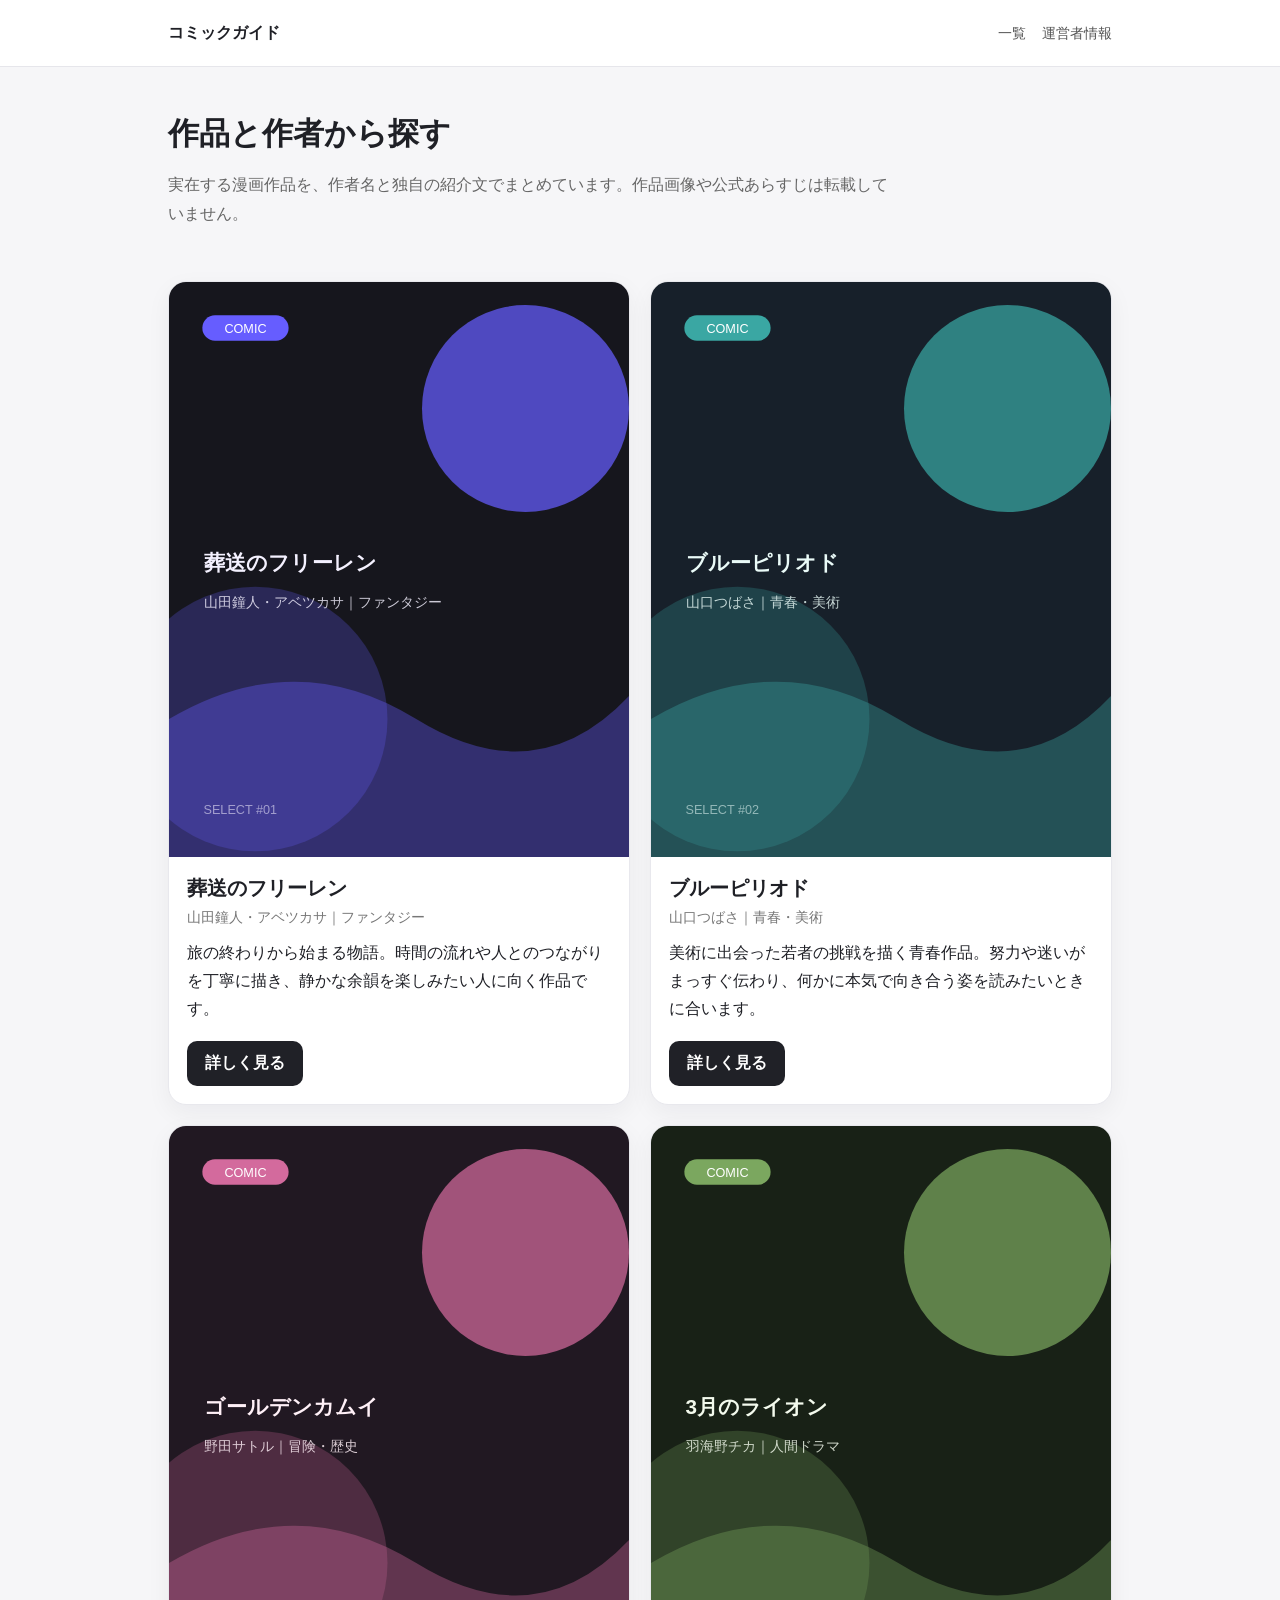
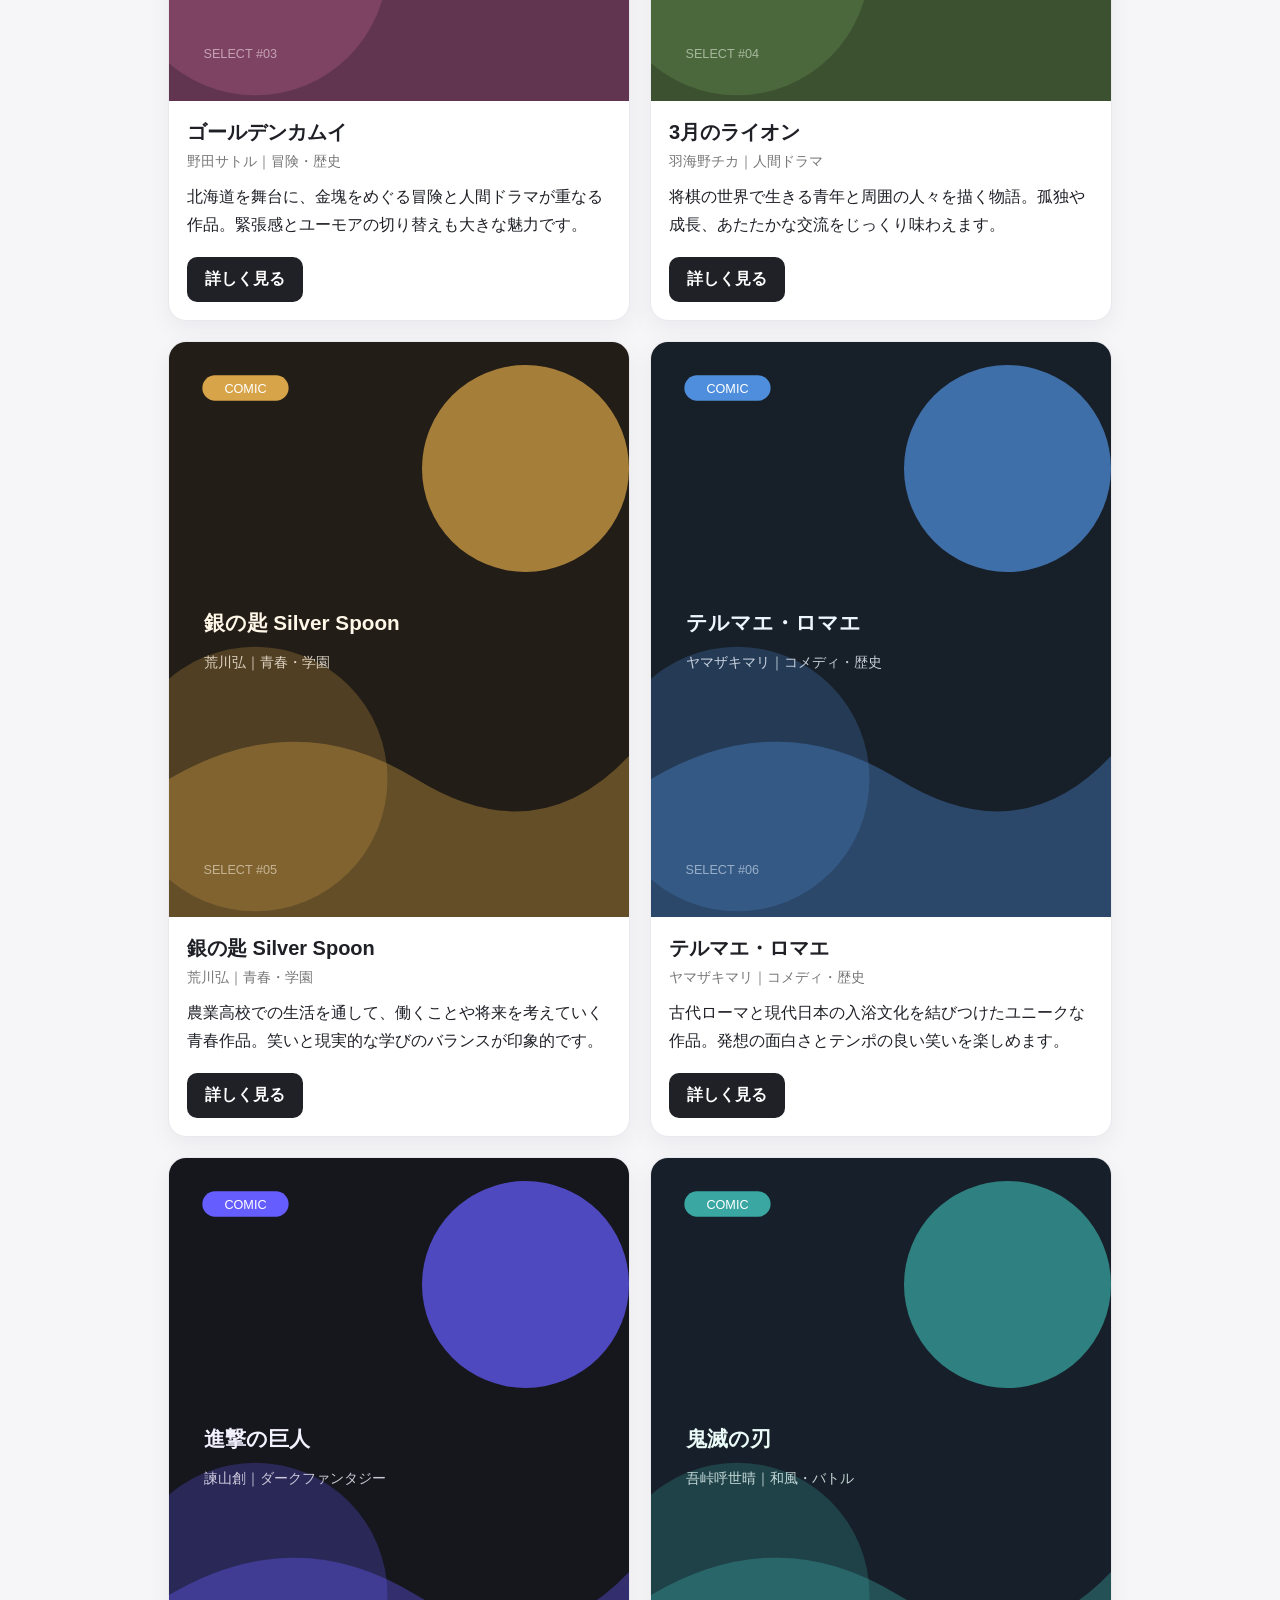
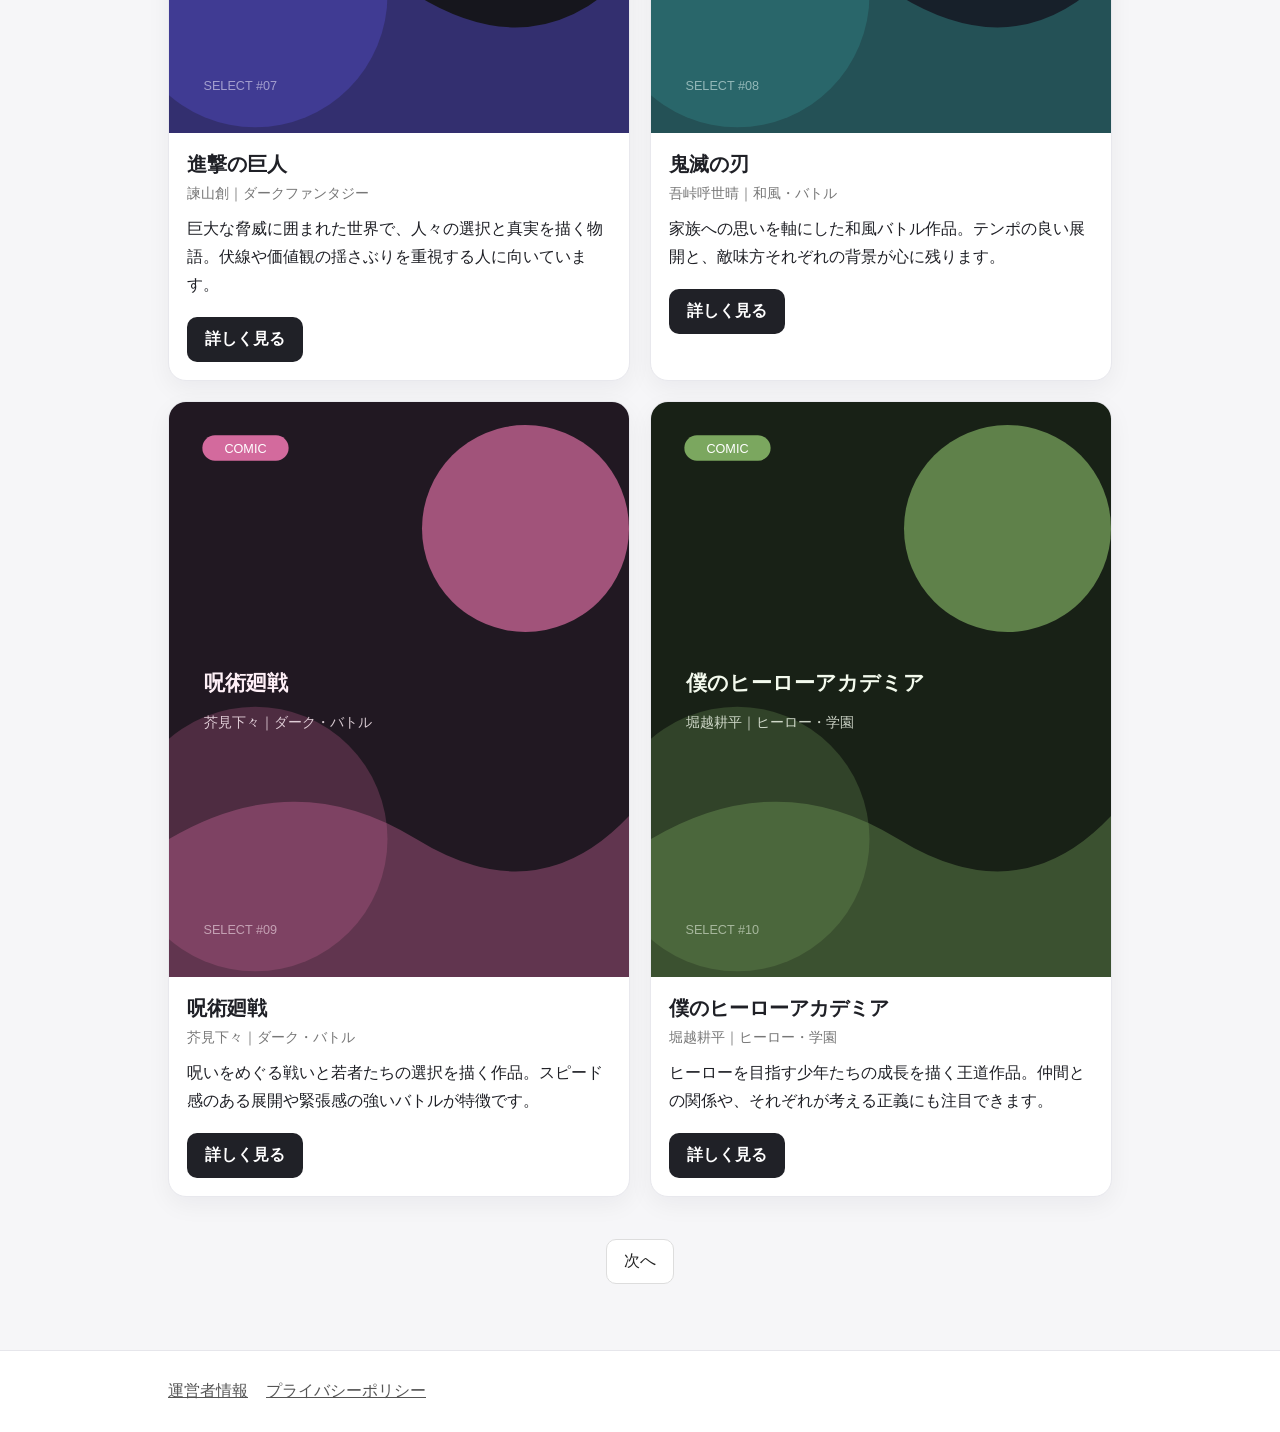
==== index.html @ 9e6809fc "Publish comic-site" ====
<!doctype html><html lang="ja"><head><meta charset="utf-8"><meta name="viewport" content="width=device-width,initial-scale=1"><title>コミックガイド</title><link rel="stylesheet" href="css/style.css"></head><body data-page="1"><header><div class="wrap header-inner"><div class="brand">コミックガイド</div><nav class="small-nav"><a href="index.html">一覧</a><a href="operator.html">運営者情報</a></nav></div></header><main class="wrap"><section class="hero"><h1>作品と作者から探す</h1><p>実在する漫画作品を、作者名と独自の紹介文でまとめています。作品画像や公式あらすじは転載していません。</p></section><section id="grid" class="grid"></section><nav class="pager"><a href="page2.html">次へ</a></nav></main><footer><div class="wrap"><a href="operator.html">運営者情報</a><a href="privacy.html">プライバシーポリシー</a></div></footer><script src="js/list.js"></script></body></html>
---- css/style.css ----
*{box-sizing:border-box}body{margin:0;background:#f6f6f8;color:#1f2026;font-family:-apple-system,BlinkMacSystemFont,"Segoe UI",sans-serif}header{background:#fff;border-bottom:1px solid #e6e6eb;position:sticky;top:0;z-index:3}.wrap{max-width:980px;margin:auto;padding:0 18px}.header-inner{height:66px;display:flex;align-items:center;justify-content:space-between}.brand{font-weight:800}.small-nav a{color:#555;text-decoration:none;margin-left:16px;font-size:14px}.hero{padding:46px 0 24px}.hero h1{font-size:31px;margin:0 0 12px}.hero p{line-height:1.8;color:#666;max-width:720px}.grid{display:grid;grid-template-columns:1fr;gap:20px;padding:12px 0 42px}.card{background:#fff;border:1px solid #e8e8ed;border-radius:18px;overflow:hidden;box-shadow:0 8px 24px rgba(20,20,35,.05)}.card img{width:100%;display:block;aspect-ratio:4/5;object-fit:cover}.card-body{padding:18px}.card h2{font-size:20px;margin:0 0 7px}.meta{font-size:14px;color:#777;margin-bottom:12px}.desc{line-height:1.75;margin:0 0 18px}.button{display:inline-flex;text-decoration:none;background:#202127;color:#fff;padding:12px 18px;border-radius:10px;font-weight:700}.pager{display:flex;justify-content:center;gap:12px;padding-bottom:46px}.pager a{background:#fff;border:1px solid #ddd;text-decoration:none;color:#222;padding:11px 17px;border-radius:10px}footer{background:#fff;border-top:1px solid #e6e6eb;padding:30px 0;margin-top:20px}footer a{color:#555;margin-right:18px}.detail{background:#fff;margin:42px auto;padding:24px;border-radius:18px;border:1px solid #e6e6eb}.detail img{width:100%;max-width:420px;border-radius:14px}.detail dl{margin-top:24px}.detail dt{font-weight:800;margin-top:18px}.detail dd{margin:7px 0 0;line-height:1.8;color:#444}@media(min-width:720px){.grid{grid-template-columns:1fr 1fr}.detail{padding:36px}.detail-layout{display:grid;grid-template-columns:360px 1fr;gap:34px}}
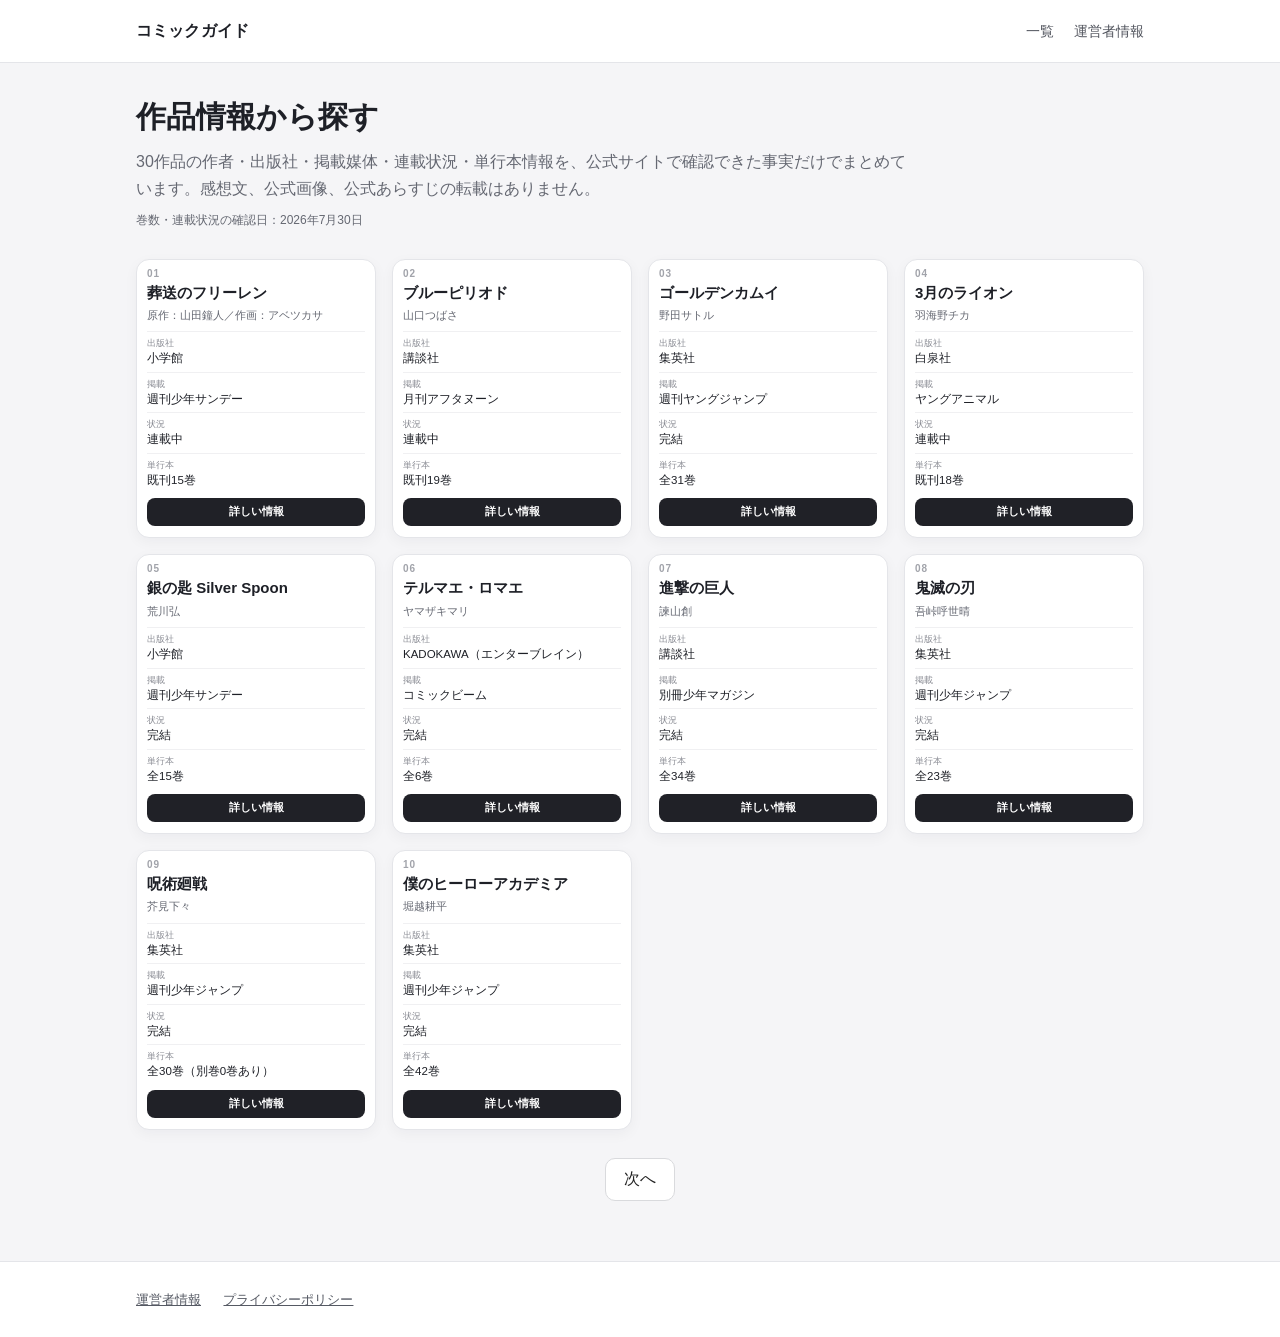
==== commit 47b8e3b5: "Update comic-site to fact-based work information with official source links" ====
--- a/index.html
+++ b/index.html
@@ -1 +1,41 @@
-<!doctype html><html lang="ja"><head><meta charset="utf-8"><meta name="viewport" content="width=device-width,initial-scale=1"><title>コミックガイド</title><link rel="stylesheet" href="css/style.css"></head><body data-page="1"><header><div class="wrap header-inner"><div class="brand">コミックガイド</div><nav class="small-nav"><a href="index.html">一覧</a><a href="operator.html">運営者情報</a></nav></div></header><main class="wrap"><section class="hero"><h1>作品と作者から探す</h1><p>実在する漫画作品を、作者名と独自の紹介文でまとめています。作品画像や公式あらすじは転載していません。</p></section><section id="grid" class="grid"></section><nav class="pager"><a href="page2.html">次へ</a></nav></main><footer><div class="wrap"><a href="operator.html">運営者情報</a><a href="privacy.html">プライバシーポリシー</a></div></footer><script src="js/list.js"></script></body></html>+<!doctype html>
+<html lang="ja">
+<head>
+  <meta charset="utf-8">
+  <meta name="viewport" content="width=device-width,initial-scale=1">
+  <meta name="description" content="漫画30作品の作者・出版社・掲載媒体・連載状況・単行本情報を、公式情報に基づいて掲載しています。">
+  <title>コミックガイド</title>
+  <link rel="stylesheet" href="css/style.css">
+</head>
+<body data-page="1">
+  <header>
+    <div class="wrap header-inner">
+      <a class="brand" href="index.html">コミックガイド</a>
+      <nav class="small-nav" aria-label="主要メニュー">
+        <a href="index.html">一覧</a>
+        <a href="operator.html">運営者情報</a>
+      </nav>
+    </div>
+  </header>
+
+  <main class="wrap">
+    <section class="hero">
+      <h1>作品情報から探す</h1>
+      <p>30作品の作者・出版社・掲載媒体・連載状況・単行本情報を、公式サイトで確認できた事実だけでまとめています。感想文、公式画像、公式あらすじの転載はありません。</p>
+      <p class="checked-note">巻数・連載状況の確認日：2026年7月30日</p>
+    </section>
+
+    <section id="grid" class="grid" aria-live="polite"></section>
+    <nav class="pager" aria-label="ページ移動"><a href="page2.html">次へ</a></nav>
+  </main>
+
+  <footer>
+    <div class="wrap">
+      <a href="operator.html">運営者情報</a>
+      <a href="privacy.html">プライバシーポリシー</a>
+    </div>
+  </footer>
+
+  <script src="js/list.js"></script>
+</body>
+</html>
--- a/css/style.css
+++ b/css/style.css
@@ -1 +1,67 @@
-*{box-sizing:border-box}body{margin:0;background:#f6f6f8;color:#1f2026;font-family:-apple-system,BlinkMacSystemFont,"Segoe UI",sans-serif}header{background:#fff;border-bottom:1px solid #e6e6eb;position:sticky;top:0;z-index:3}.wrap{max-width:980px;margin:auto;padding:0 18px}.header-inner{height:66px;display:flex;align-items:center;justify-content:space-between}.brand{font-weight:800}.small-nav a{color:#555;text-decoration:none;margin-left:16px;font-size:14px}.hero{padding:46px 0 24px}.hero h1{font-size:31px;margin:0 0 12px}.hero p{line-height:1.8;color:#666;max-width:720px}.grid{display:grid;grid-template-columns:1fr;gap:20px;padding:12px 0 42px}.card{background:#fff;border:1px solid #e8e8ed;border-radius:18px;overflow:hidden;box-shadow:0 8px 24px rgba(20,20,35,.05)}.card img{width:100%;display:block;aspect-ratio:4/5;object-fit:cover}.card-body{padding:18px}.card h2{font-size:20px;margin:0 0 7px}.meta{font-size:14px;color:#777;margin-bottom:12px}.desc{line-height:1.75;margin:0 0 18px}.button{display:inline-flex;text-decoration:none;background:#202127;color:#fff;padding:12px 18px;border-radius:10px;font-weight:700}.pager{display:flex;justify-content:center;gap:12px;padding-bottom:46px}.pager a{background:#fff;border:1px solid #ddd;text-decoration:none;color:#222;padding:11px 17px;border-radius:10px}footer{background:#fff;border-top:1px solid #e6e6eb;padding:30px 0;margin-top:20px}footer a{color:#555;margin-right:18px}.detail{background:#fff;margin:42px auto;padding:24px;border-radius:18px;border:1px solid #e6e6eb}.detail img{width:100%;max-width:420px;border-radius:14px}.detail dl{margin-top:24px}.detail dt{font-weight:800;margin-top:18px}.detail dd{margin:7px 0 0;line-height:1.8;color:#444}@media(min-width:720px){.grid{grid-template-columns:1fr 1fr}.detail{padding:36px}.detail-layout{display:grid;grid-template-columns:360px 1fr;gap:34px}}+*{box-sizing:border-box}
+:root{--bg:#f5f5f7;--surface:#fff;--text:#1e2027;--muted:#656872;--line:#e4e5e9;--accent:#202127}
+html{scroll-behavior:smooth}
+body{margin:0;background:var(--bg);color:var(--text);font-family:-apple-system,BlinkMacSystemFont,"Segoe UI","Hiragino Kaku Gothic ProN","Yu Gothic",sans-serif}
+a{color:inherit}
+header{background:rgba(255,255,255,.96);border-bottom:1px solid var(--line);position:sticky;top:0;z-index:3;backdrop-filter:blur(10px)}
+.wrap{max-width:1040px;margin:auto;padding:0 16px}
+.header-inner{height:62px;display:flex;align-items:center;justify-content:space-between}
+.brand{font-weight:850;text-decoration:none;letter-spacing:.01em}
+.small-nav a{color:#52555e;text-decoration:none;margin-left:16px;font-size:14px}
+.hero{padding:34px 0 18px}
+.hero h1{font-size:30px;margin:0 0 10px}
+.hero p{line-height:1.7;color:var(--muted);max-width:780px;margin:0}
+.checked-note{font-size:12px;margin-top:8px!important}
+.grid{display:grid;grid-template-columns:repeat(2,minmax(0,1fr));gap:10px;padding:10px 0 28px}
+.card{background:var(--surface);border:1px solid var(--line);border-radius:13px;box-shadow:0 4px 14px rgba(20,20,35,.045);min-width:0;overflow:hidden;display:flex;flex-direction:column}
+.card-number{padding:8px 10px 0;color:#a1a3aa;font-size:10px;font-weight:800;letter-spacing:.1em}
+.card-body{padding:4px 10px 11px;display:flex;flex-direction:column;height:100%;min-width:0}
+.card h2{font-size:14px;line-height:1.35;margin:0 0 5px;overflow-wrap:anywhere}
+.creator{font-size:10.5px;line-height:1.4;color:var(--muted);margin:0 0 8px;overflow-wrap:anywhere}
+.card-facts{margin:0 0 10px;display:grid;gap:5px}
+.card-facts div{border-top:1px solid #f0f0f2;padding-top:5px;min-width:0}
+.card-facts dt{font-size:9px;color:#898b93;margin:0 0 1px}
+.card-facts dd{font-size:10.5px;line-height:1.35;margin:0;overflow-wrap:anywhere}
+.button,.source-button{display:inline-flex;align-items:center;justify-content:center;text-decoration:none;background:var(--accent);color:#fff;border-radius:8px;font-weight:750}
+.button{padding:7px 8px;font-size:10.5px;margin-top:auto;width:100%}
+.pager{display:flex;justify-content:center;gap:12px;padding-bottom:42px}
+.pager a{background:#fff;border:1px solid #d9dadd;text-decoration:none;color:#222;padding:10px 18px;border-radius:10px}
+footer{background:#fff;border-top:1px solid var(--line);padding:28px 0;margin-top:18px}
+footer a{color:#555963;margin-right:18px;font-size:13px}
+.error{grid-column:1/-1;background:#fff;border:1px solid var(--line);border-radius:12px;padding:20px;line-height:1.7}
+.detail{padding-top:28px;padding-bottom:38px}
+.back-link{display:inline-block;color:#555963;text-decoration:none;font-size:13px;margin:0 0 12px}
+.detail-card{background:#fff;border:1px solid var(--line);border-radius:18px;padding:22px;box-shadow:0 6px 20px rgba(20,20,35,.04)}
+.detail-kicker{font-size:11px;letter-spacing:.12em;color:#8c8e96;margin:0 0 7px}
+.detail-card h1{font-size:27px;line-height:1.35;margin:0 0 7px;overflow-wrap:anywhere}
+.detail-creator{color:var(--muted);line-height:1.6;margin:0}
+.detail-facts{margin:24px 0 22px;border-top:1px solid var(--line)}
+.detail-row{display:grid;grid-template-columns:92px minmax(0,1fr);gap:12px;padding:13px 0;border-bottom:1px solid var(--line)}
+.detail-row dt{font-size:12px;color:#777a83;font-weight:700}
+.detail-row dd{font-size:14px;line-height:1.55;margin:0;overflow-wrap:anywhere}
+.source-button{padding:11px 15px;font-size:13px}
+.source-note{font-size:11px;line-height:1.65;color:#777a83;margin:12px 0 0}
+.not-found{background:#fff;border:1px solid var(--line);border-radius:18px;padding:24px}
+.not-found h1{margin-top:0}
+@media(max-width:719px){
+  .header-inner{height:52px}
+  .brand{font-size:14px}
+  .small-nav a{font-size:12px;margin-left:10px}
+  .hero{padding:16px 0 10px}
+  .hero h1{font-size:20px;margin-bottom:6px}
+  .hero p{font-size:12.5px;line-height:1.55}
+  .grid{padding-top:7px}
+  .detail{padding-top:16px}
+  .detail-card{padding:18px 16px}
+  .detail-card h1{font-size:22px}
+  .detail-row{grid-template-columns:78px minmax(0,1fr);gap:9px}
+}
+@media(min-width:720px){
+  .grid{grid-template-columns:repeat(4,minmax(0,1fr));gap:16px}
+  .card h2{font-size:15px}
+  .creator{font-size:11px}
+  .card-facts dd{font-size:11.5px}
+  .detail-card{padding:34px 38px}
+  .detail-card h1{font-size:34px}
+  .detail-row{grid-template-columns:130px minmax(0,1fr)}
+}
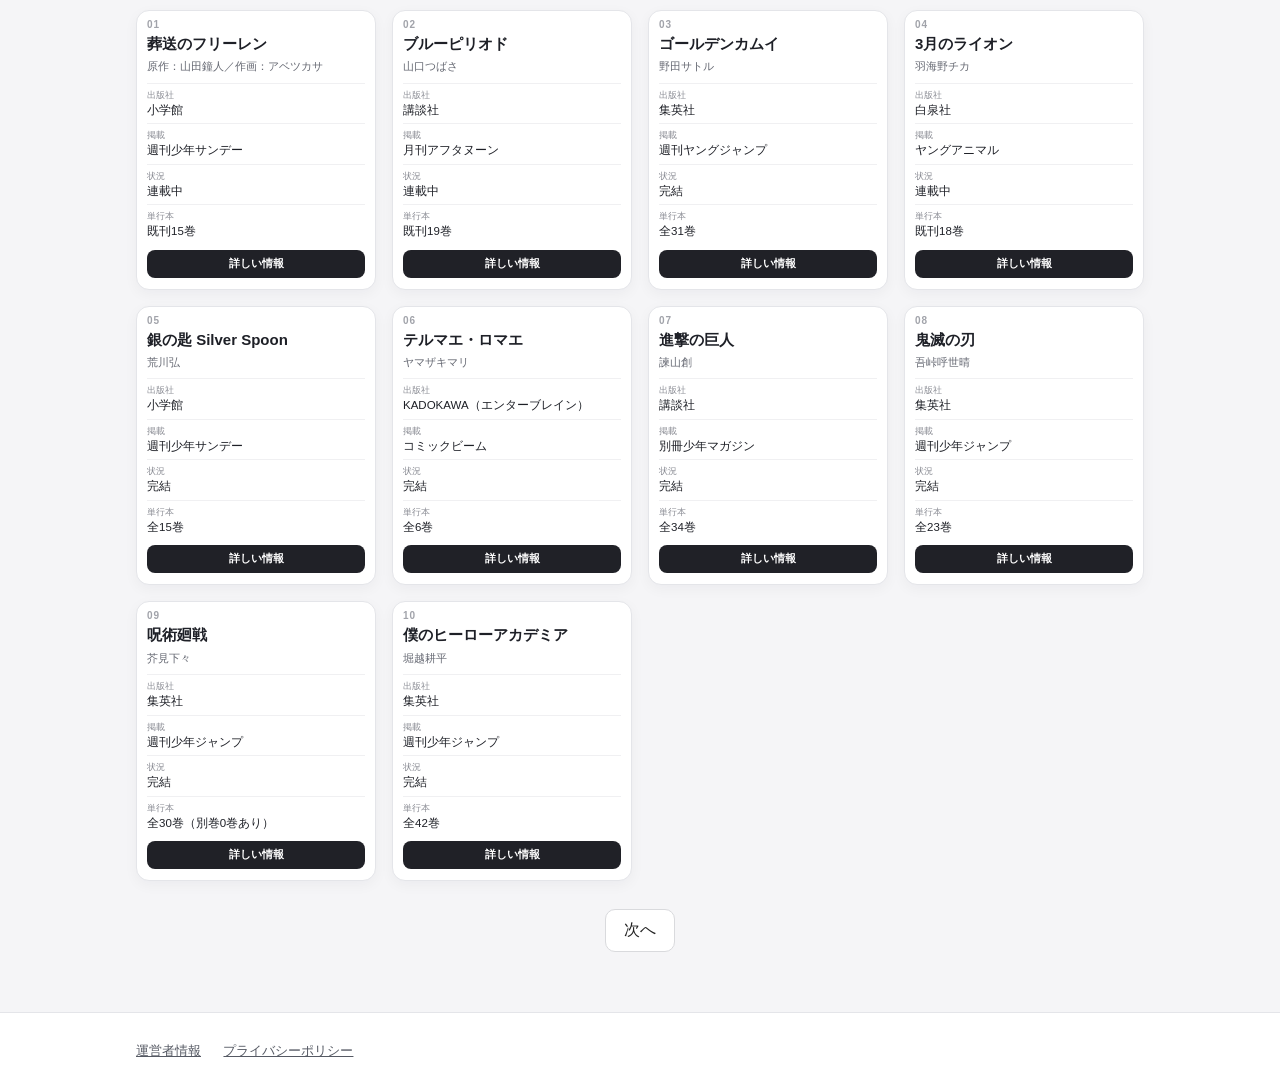
==== commit 0ba0ae93: "Simplify list pages: remove header/hero, tighten card spacing - Remove site name, "一覧", "運営者情報" from" ====
--- a/index.html
+++ b/index.html
@@ -8,25 +8,9 @@
   <link rel="stylesheet" href="css/style.css">
 </head>
 <body data-page="1">
-  <header>
-    <div class="wrap header-inner">
-      <a class="brand" href="index.html">コミックガイド</a>
-      <nav class="small-nav" aria-label="主要メニュー">
-        <a href="index.html">一覧</a>
-        <a href="operator.html">運営者情報</a>
-      </nav>
-    </div>
-  </header>
-
   <main class="wrap">
-    <section class="hero">
-      <h1>作品情報から探す</h1>
-      <p>30作品の作者・出版社・掲載媒体・連載状況・単行本情報を、公式サイトで確認できた事実だけでまとめています。感想文、公式画像、公式あらすじの転載はありません。</p>
-      <p class="checked-note">巻数・連載状況の確認日：2026年7月30日</p>
-    </section>
-
     <section id="grid" class="grid" aria-live="polite"></section>
-    <nav class="pager" aria-label="ページ移動"><a href="page2.html">次へ</a></nav>
+    <nav class="pager" id="pager" aria-label="ページ移動"></nav>
   </main>
 
   <footer>
--- a/css/style.css
+++ b/css/style.css
@@ -8,11 +8,7 @@
 .header-inner{height:62px;display:flex;align-items:center;justify-content:space-between}
 .brand{font-weight:850;text-decoration:none;letter-spacing:.01em}
 .small-nav a{color:#52555e;text-decoration:none;margin-left:16px;font-size:14px}
-.hero{padding:34px 0 18px}
-.hero h1{font-size:30px;margin:0 0 10px}
-.hero p{line-height:1.7;color:var(--muted);max-width:780px;margin:0}
-.checked-note{font-size:12px;margin-top:8px!important}
-.grid{display:grid;grid-template-columns:repeat(2,minmax(0,1fr));gap:10px;padding:10px 0 28px}
+.grid{display:grid;grid-template-columns:repeat(2,minmax(0,1fr));gap:10px;padding:10px 0 28px;align-items:start}
 .card{background:var(--surface);border:1px solid var(--line);border-radius:13px;box-shadow:0 4px 14px rgba(20,20,35,.045);min-width:0;overflow:hidden;display:flex;flex-direction:column}
 .card-number{padding:8px 10px 0;color:#a1a3aa;font-size:10px;font-weight:800;letter-spacing:.1em}
 .card-body{padding:4px 10px 11px;display:flex;flex-direction:column;height:100%;min-width:0}
@@ -47,9 +43,6 @@
   .header-inner{height:52px}
   .brand{font-size:14px}
   .small-nav a{font-size:12px;margin-left:10px}
-  .hero{padding:16px 0 10px}
-  .hero h1{font-size:20px;margin-bottom:6px}
-  .hero p{font-size:12.5px;line-height:1.55}
   .grid{padding-top:7px}
   .detail{padding-top:16px}
   .detail-card{padding:18px 16px}
@@ -65,3 +58,15 @@
   .detail-card h1{font-size:34px}
   .detail-row{grid-template-columns:130px minmax(0,1fr)}
 }
+
+/* 新システムが追加した作品(画像+一言のみのカード/画像+こちらから+リンクURLのみの詳細) */
+.card-new{text-decoration:none;color:inherit}
+.card-new-image{width:100%;display:block;aspect-ratio:1/1;object-fit:cover}
+.card-new-note{padding:8px 10px 11px;margin:0;font-size:11.5px;line-height:1.6;overflow-wrap:anywhere}
+.detail-new-image-link{display:block}
+.detail-new-image{width:100%;max-width:360px;border-radius:14px;display:block;margin:0 auto 12px}
+.detail-new-subimages{display:flex;flex-wrap:wrap;gap:8px;justify-content:center;margin:0 0 18px}
+.detail-new-subimage-link{display:block;width:72px}
+.detail-new-subimage{width:72px;height:72px;object-fit:cover;border-radius:8px;display:block}
+.detail-new-label{font-size:15px;font-weight:750;margin:0 0 8px;text-align:center}
+.detail-new-link{display:block;text-align:center;color:#2d6cdf;text-decoration:underline;font-size:13px;word-break:break-all}
